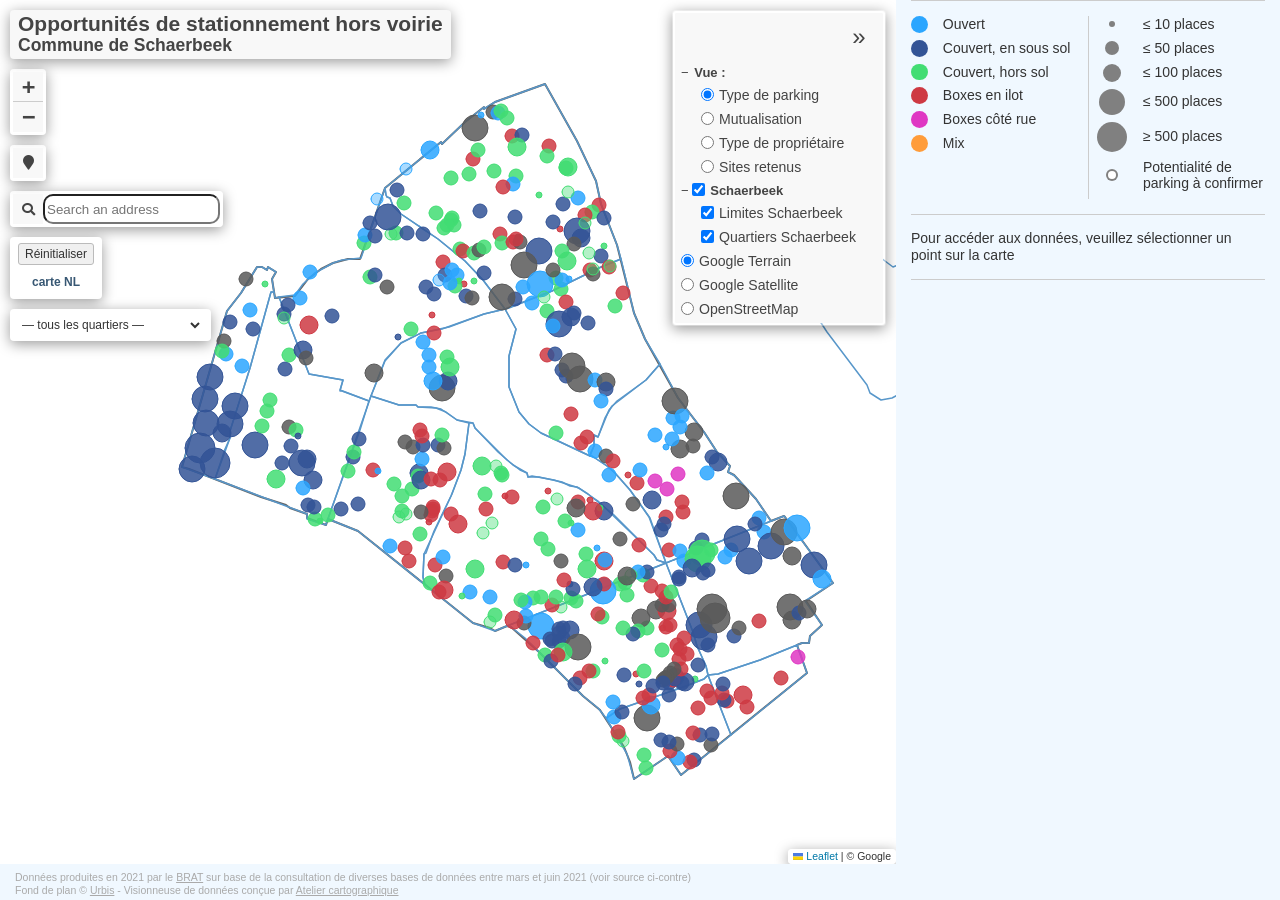
==== indexFR.html @ fc54142b "Initial commit" ====
<!DOCTYPE html>
<!-- saved from url=(0038)http://offstreet.1030.be/index-fr.html -->
<html class="map-view"><head><meta http-equiv="Content-Type" content="text/html; charset=UTF-8"><style>html, body { height: 100%; margin: 0; }
body {transition: opacity ease-in 0.2s; }
body[unresolved] {opacity: 0; display: block; overflow: hidden; position: relative; }
</style>
    
    <title>Parkings hors voirie · Schaerbeek 1030</title>
    <link rel="shortcut icon" href="./css/images/logo1030GeoData.ico" type="image/x-icon">
    <link rel="stylesheet" href="./css/style.css">
    <link rel="stylesheet" href="./css/leaflet.css">
    <link rel="stylesheet" href="./css/L.Control.Layers.Tree.css">
    <link rel="stylesheet" href="./css/L.Control.Locate.min.css">
    <link rel="stylesheet" href="./css/qgis2web.css">
    <link rel="stylesheet" href="./css/fontawesome-all.min.css">
    <link rel="stylesheet" href="./css/leaflet.photon.css">
</head>

<body>

    <div id="map"></div>

    <div id="sidebar" class="the-sidebar">

        <div id="legend_wrapper" class="legend__wrapper"></div>

        <div id="info"></div>
    </div>

    <div id="footer">
        <p>Données produites en 2021 par le <a href="http://www.bratprojects.be/">BRAT</a> sur base de la consultation
            de diverses bases de données entre mars et juin 2021 (voir source ci-contre) </p>

        <p>Fond de plan © <a href="https://cirb.brussels/fr/nos-solutions/urbis-solutions/urbis-data">Urbis</a> -
            Visionneuse de données conçue par <a href="http://atelier-cartographique.be/">Atelier cartographique</a>
        </p>
    </div>

<script>
    window.appLanguage = 'fr';
</script>
<script src="./data/LimitesSchaerbeek_2.js"></script>
<script src="./data/QuartiersSchaerbeek_1.js"></script>
<script src="./data/parking-data.js"></script>
<script src="./js/leaflet.js"></script>
<script src="./js/L.Control.Layers.Tree.min.js"></script>
<script src="./js/L.Control.Locate.min.js"></script>
<script src="./js/leaflet.photon.js"></script>
<script src="./js/map.js"></script>

</body></html>
---- css/style.css ----
/* ═══════════════════════════════════════════════════════
   VARIABLES & COMMON BASE
═══════════════════════════════════════════════════════ */
:root {
  --primary-color: #00537e;
  --secondary-color: #f0f8ff;
  --text-color: #333;
}

*, *::before, *::after { box-sizing: border-box; }

body {
  font-family: 'Calibri', Arial, Helvetica, sans-serif;
  font-size: 1.2rem;
  line-height: 1.2;
  margin: 0;
  padding: 0;
  color: var(--text-color);
  background-color: var(--secondary-color);
}

/* ═══════════════════════════════════════════════════════
   LANDING PAGE  (index.html)
═══════════════════════════════════════════════════════ */
.logo-container img {
  width: 250px;
  height: auto;
  display: block;
  margin: 0 auto 1rem auto;
}

.page-header {
  text-align: center;
  padding: 2rem;
  background-color: #fff;
}

.page-header h1 {
  font-size: 2rem;
  color: var(--primary-color);
}

.introduction {
  font-size: 1.25rem;
  max-width: 700px;
  margin: 0 auto;
  text-align: center;
}

.main-content {
  max-width: 900px;
  margin: 2rem auto;
  padding: 0 1rem;
}

.link-section {
  background-color: #fff;
  border-radius: 8px;
  box-shadow: 0 4px 6px rgba(0, 0, 0, 0.1);
  padding: 2rem;
  margin-bottom: 2rem;
}

.link-section h2 {
  font-size: 2.0rem;
  color: var(--primary-color);
  border-bottom: 2px solid var(--primary-color);
  padding-bottom: 1rem;
}

.link-section h3 {
  font-size: 1.5rem;
  color: var(--primary-color);
  border-bottom: 2px solid var(--primary-color);
  padding-bottom: 1rem;
}

.link-list {
  list-style-type: none;
  padding: 0;
}

.link-list li {
  margin-bottom: 1rem;
}

.link-list a {
  display: block;
  padding: 1rem;
  text-decoration: none;
  color: var(--text-color);
  border: 1px solid #ddd;
  border-radius: 4px;
  transition: transform 0.2s ease, box-shadow 0.2s ease;
}

.link-list a:hover {
  transform: translateY(-2px);
  box-shadow: 0 6px 8px rgba(0, 0, 0, 0.15);
}

.link-title {
  display: block;
  font-size: 1.25rem;
  font-weight: bold;
  color: var(--primary-color);
}

.link-description {
  display: block;
  font-size: 1.2rem;
  color: #666;
  margin-top: 0.5rem;
}

.page-footer {
  text-align: center;
  margin-top: 4rem;
  color: #888;
}

/* ═══════════════════════════════════════════════════════
   SCROLLBARS  (common)
═══════════════════════════════════════════════════════ */
::-webkit-scrollbar { width: 7px; height: 7px; }
::-webkit-scrollbar-track { background: #f9f9f9; }
::-webkit-scrollbar-thumb { background: #cccccc; border-radius: 3px; }
::-webkit-scrollbar-thumb:hover { background: #aaaaaa; }

/* ═══════════════════════════════════════════════════════
   MAP PAGES  (html.map-view — indexFR.html / indexNL.html)
═══════════════════════════════════════════════════════ */
html.map-view,
html.map-view body {
  height: 100%;
  overflow: hidden;
  font-size: 14px;
}

#map {
  position: absolute;
  left: 0;
  top: 0;
  bottom: 36px;
  width: 70%;
}

.the-sidebar {
  position: absolute;
  right: 0;
  top: 0;
  bottom: 36px;
  width: 30%;
  padding: 0 15px;
  overflow-y: hidden;
  display: flex;
  flex-direction: column;
}

.the-sidebar #info {
  overflow-y: auto;
  padding-right: 15px;
  padding-bottom: 15px;
  border-bottom: 1px solid #cccccc;
  scrollbar-width: thin;
  scrollbar-color: #cccccc white;
}
.the-sidebar .legend__wrapper { flex-shrink: 0; }

#footer {
  position: absolute;
  bottom: 0;
  right: 0;
  left: 0;
  height: 36px;
  padding: 7px 15px;
  font-size: 0.75rem;
  color: #aaaaaa;
}
#footer p { margin: 0; }
#footer a { color: inherit; }
#footer a:hover { color: #585858; }

/* ── HEADINGS (sidebar — map pages only) ────────────────────────── */
html.map-view h1,
html.map-view h2,
html.map-view h3 { color: #375773; font-weight: 100; margin: 0; }
html.map-view h1 { font-size: 2rem; }
html.map-view h2 { font-size: 1.4rem; }
html.map-view h3 { font-size: 1.1rem; }

/* Title control h2: match DSD (dark, bold, browser default size) */
.info h2 {
  color: #444444 !important;
  font-weight: bold !important;
  font-size: 1.5em !important;
}

.the-sidebar #info .main-info h2,
.the-sidebar #info .info-group h2 { margin-top: 0; }
.the-sidebar #info .main-info > div,
.the-sidebar #info .info-group > div { margin-left: 30px; }

/* ── SIDEBAR INFO VALUES ───────────────────────────────────────── */
.value { display: flex; }
.value > div {
  border-top: 1px solid #cccccc;
  border-bottom: 0;
  padding: 3px;
  flex: 1;
}
.value .key { font-weight: bold; }
.value:last-child > div { border-bottom: 1px solid #cccccc; }
.value.Remarque { color: grey; font-style: italic; }
.value.Remarque div { border: 0; }
.value.s_autre { display: initial; }
.value.s_autre div { display: inline-block; border: 0; flex-shrink: 1; font-weight: initial; }
.value.s_autre div.key:after { content: ' : '; }

/* ── LEAFLET CONTROLS ───────────────────────────────────────────── */
.leaflet-control-layers-list { min-width: 200px; }

.leaflet-control {
  box-shadow: 0 3px 14px rgba(0,0,0,0.4) !important;
  border-radius: 4px;
}
.leaflet-control-zoom-in,
.leaflet-control-zoom-out,
.leaflet-control-locate a {
  background-color: #f8f8f8 !important;
  border-radius: 0 !important;
  color: #444444 !important;
}
.leaflet-touch .leaflet-control-layers,
.leaflet-touch .leaflet-bar,
.leaflet-control-search {
  border: 3px solid rgba(255,255,255,.4) !important;
}
.leaflet-container .leaflet-control-search { background: none !important; }
.leaflet-control-search .search-button {
  width: 30px !important;
  height: 30px !important;
  font-size: 13px !important;
  text-align: center !important;
  cursor: pointer;
  background-color: #f8f8f8 !important;
  border-radius: 0 !important;
  color: #444444 !important;
}
.leaflet-control-search .search-input { margin: 0 !important; height: 30px !important; }
.search-button.fa.fa-search { display: flex; justify-content: center; align-items: center; }

/* ── QUARTIER FILTER & RESET ───────────────────────────────────── */
.quartier-filter-control {
  background: white;
  padding: 6px 8px;
  border-radius: 4px;
  box-shadow: 0 1px 5px rgba(0,0,0,0.4);
  display: flex;
  flex-direction: column;
  gap: 4px;
}
.quartier-filter-control select {
  font-size: 12px;
  border: none;
  outline: none;
  background: transparent;
  cursor: pointer;
  min-width: 185px;
  padding: 2px 0;
  color: #333;
}
#reinitialiser-btn {
  font-size: 12px;
  padding: 3px 6px;
  border: 1px solid #bbb;
  border-radius: 3px;
  background: #f0f0f0;
  cursor: pointer;
  color: #333;
  width: 100%;
  text-align: center;
}
#reinitialiser-btn:hover { background: #ddd; }

#lang-switch-link {
  display: block;
  font-size: 12px;
  font-weight: bold;
  text-align: center;
  color: #375773 !important;
  text-decoration: none;
  margin-top: 2px;
  padding: 2px 0;
}
#lang-switch-link:hover { text-decoration: underline; }

/* ── LEGEND ────────────────────────────────────────────────────── */
.legend__wrapper { width: 100%; }
.legend__wrapper .legendContent {
  display: flex;
  border-top: 1px solid #cccccc;
  padding-top: 15px;
  margin-bottom: 15px;
  border-bottom: 1px solid #cccccc;
  padding-bottom: 15px;
}
.legend__wrapper .legendContent > div { flex: 1; }
.legend__wrapper .legendContent > div.color {
  border-right: 1px solid #cccccc;
  padding-right: 7.5px;
}
.legend__wrapper .legendContent > div.size { padding-left: 7.5px; }

.legend-element { display: flex; align-items: center; margin-bottom: 7px; }
.legend-element .color {
  flex-shrink: 0;
  display: block;
  margin-right: 15px;
  width: 1.2rem;
  height: 1.2rem;
  border-radius: 1.2rem;
}
.legend-element .size-wrapper {
  flex-shrink: 0;
  width: 32px;
  margin-right: 15px;
  display: flex;
  align-items: center;
  justify-content: center;
}
.legend-element .size-wrapper .size {
  background-color: gray;
  flex-shrink: 0;
  display: block;
  border-radius: 100%;
  margin: auto;
}
.legend-element.unknown .size { position: relative; }
.legend-element.unknown .size:before {
  content: ' ';
  width: 8px;
  height: 8px;
  border-radius: 10px;
  background-color: white;
  position: absolute;
  top: 2px;
  right: 2px;
}
---- css/L.Control.Layers.Tree.css ----
.leaflet-control-layers-toggle.leaflet-layerstree-named-toggle {
    margin: 2px 5px;
    width: auto;
    height: auto;
    background-image: none;
}

.leaflet-control-layers-list{
	font: 13px / 1.7 "Helvetica Neue", Arial, Helvetica, sans-serif;
}

.leaflet-layerstree-node {
}

.leaflet-layerstree-header input{
    margin-left: 0px;
}


.leaflet-layerstree-header {
}

.leaflet-layerstree-header-pointer {
    cursor: pointer;
}

.leaflet-layerstree-header label {
    display: inline-block;
    cursor: pointer;
}

.leaflet-layerstree-header-label {
}

.leaflet-layerstree-header-name {
	padding-left: 2px;
}

.leaflet-layerstree-header-space {
}

.leaflet-layerstree-children {
    padding-left: 20px;
}

.leaflet-layerstree-children-nopad {
    padding-left: 0px;
}

.leaflet-layerstree-closed {
}

.leaflet-layerstree-opened {
}

.leaflet-layerstree-hide {
    display: none;
}

.leaflet-layerstree-nevershow {
    display: none;
}

.leaflet-layerstree-expand-collapse {
    cursor: pointer;
}
---- css/L.Control.Locate.min.css ----
.leaflet-control-locate a{font-size:1.4em;color:#444}.leaflet-control-locate.active a{color:#2074B6}.leaflet-control-locate.active.following a{color:#FC8428}
/*# sourceMappingURL=L.Control.Locate.min.css.map */
---- css/qgis2web.css ----
#map {
            background-color: #ffffff
        }
        html, body, #map {
			overflow: hidden;
        }
        .col9{
			height: 100%!important;
		}
		.col3{
			height: 100%;
			overflow: auto;
		}
        .info {
            padding: 6px 8px;
            font: 14px/16px Arial, Helvetica, sans-serif;
            background-color:#f8f8f8 !important;
            color: #444444 !important;
            box-shadow: 0 0 15px rgba(0,0,0,0.2);
            border-radius: 5px;
        }
        .info h2 {
            margin: 0 0 5px;
        }
        .leaflet-container {
            background: #fff;
            padding-right: 10px;
        }
        .leaflet-popup-scrolled {
            border-bottom: unset!important;
            border-top: unset!important;
        }
        .leaflet-popup-content{
            max-height: 70vh;
            max-width: 70vw;
        }
        .leaflet-popup-content.media{
            width: auto!important;
            height: auto!important;
        }
        .leaflet-popup-content th {
            text-align: left;
            vertical-align: top;
            min-width: 75px;
        }
        .leaflet-popup-content td {
            min-width: 75px;
        }
        .leaflet-popup-content td img {
            max-height: 60vh;
            max-width: 60vw;
        }

        .leaflet-tooltip {
            background: none;
            box-shadow: none;
            border: none;
        }
        .leaflet-tooltip-left:before, .leaflet-tooltip-right:before {
            border: 0px;
        }
        }
        .fa, .leaflet-container, a {
            color: #444444 !important;
        }
        .leaflet-control-zoom-in, .leaflet-control-zoom-out,
        .leaflet-control-locate a,
        .leaflet-touch .leaflet-control-geocoder-icon,
        .leaflet-control-search .search-button,
         .leaflet-control-measure {
            background-color: #f8f8f8 !important;
            border-radius: 0px !important;
            color: #444444 !important;
        }
        .abstract {
            font: bold 18px 'Lucida Console', Monaco, monospace;
            text-indent: 1px;
            background-color: #f8f8f8 !important;
            width: 30px !important;
            color: #444444 !important;
            height: 30px !important;
            text-align: center !important;
            line-height: 30px !important;
        }
        .abstractUncollapsed {
            padding: 6px 8px;
            font: 12px/1.5 "Helvetica Neue", Arial, Helvetica, sans-serif;
            background-color:#f8f8f8 !important;
            color: #444444 !important;
            box-shadow: 0 0 15px rgba(0,0,0,0.2);
            border-radius: 5px;
            max-width: 40%;
        }
        .leaflet-control {
            box-shadow: 0 3px 14px rgba(0, 0, 0, 0.4)!important;
            border-radius: 4px;
        }
        .leaflet-touch .leaflet-control-layers,
        .leaflet-touch .leaflet-bar,
        .leaflet-control-search,
        .leaflet-control-measure {
            border: 3px solid rgba(255,255,255,.4) !important;
        }
        .leaflet-control-attribution a {
            color: #0078A8 !important;
        }
        .leaflet-control-scale-line {
            border: 2px solid #f8f8f8 !important;
            border-top: none !important;
            color: black !important;
        }
        .leaflet-control-search .search-button {
            width: 30px !important;
            height: 30px !important;
            font-size: 13px !important;
            text-align: center !important;
            cursor: pointer;
        }
        .search-button.fa.fa-binoculars{
            display: flex;
            justify-content: center;
            align-items: center;
        }
        .leaflet-control-measure .leaflet-control {
            width: 30px !important;
            height: 30px !important;
        }
        .leaflet-container .leaflet-control-search{
            background: none !important;
        }
        .leaflet-control-search .search-input {
            margin: 0px 0px 0px 0px !important;
            height: 30px !important;
        }
        .leaflet-control-measure {
            background: none!important;
            border-radius: 4px !important;
        }
        .leaflet-control-measure .leaflet-control-measure-interaction {
            background-color: #f8f8f8 !important;
        }
        .leaflet-touch .leaflet-control-measure
        .leaflet-control-measure-toggle,
        .leaflet-touch .leaflet-control-measure
        .leaflet-control-measure-toggle:hover {
            width: 30px !important;
            height: 30px !important;
            border-radius: 0px !important;
            background-color: #f8f8f8 !important;
            color: #444444 !important;
            font-size: 13px;
            line-height: 30px;
            text-align: center;
            text-indent: 0%;
        }
        .leaflet-control-layers {
			padding: 2px;
			display: flex;
			flex-direction: column;
			align-items: flex-end;
            background-color: #f8f8f8 !important;
            color: #444444 !important;

		}
        .leaflet-control-layers-expanded {
			padding-left: 6px;
		}	
        .leaflet-control-layers-expanded .leaflet-control-layers-toggle {
            display: block;
            background-image: none;
			text-decoration: none;
            margin-bottom: 3px;
        }
        .leaflet-control-layers-expanded .leaflet-control-layers-toggle::after {
            content: '»';
            font-size: x-large;
            color: #444444 !important;
            display: flex;
            align-items: center;
            justify-content: center;
            width: 100%;
            height: 100%;
            text-align: center;
        }
        .leaflet-overlay-pane {
            z-index: 550;
        }
        .leaflet-popup-pane {
            z-index: 700;
        }
        #gcd-button-control {
            display: flex;
            justify-content: center;
            align-items: center;
        }
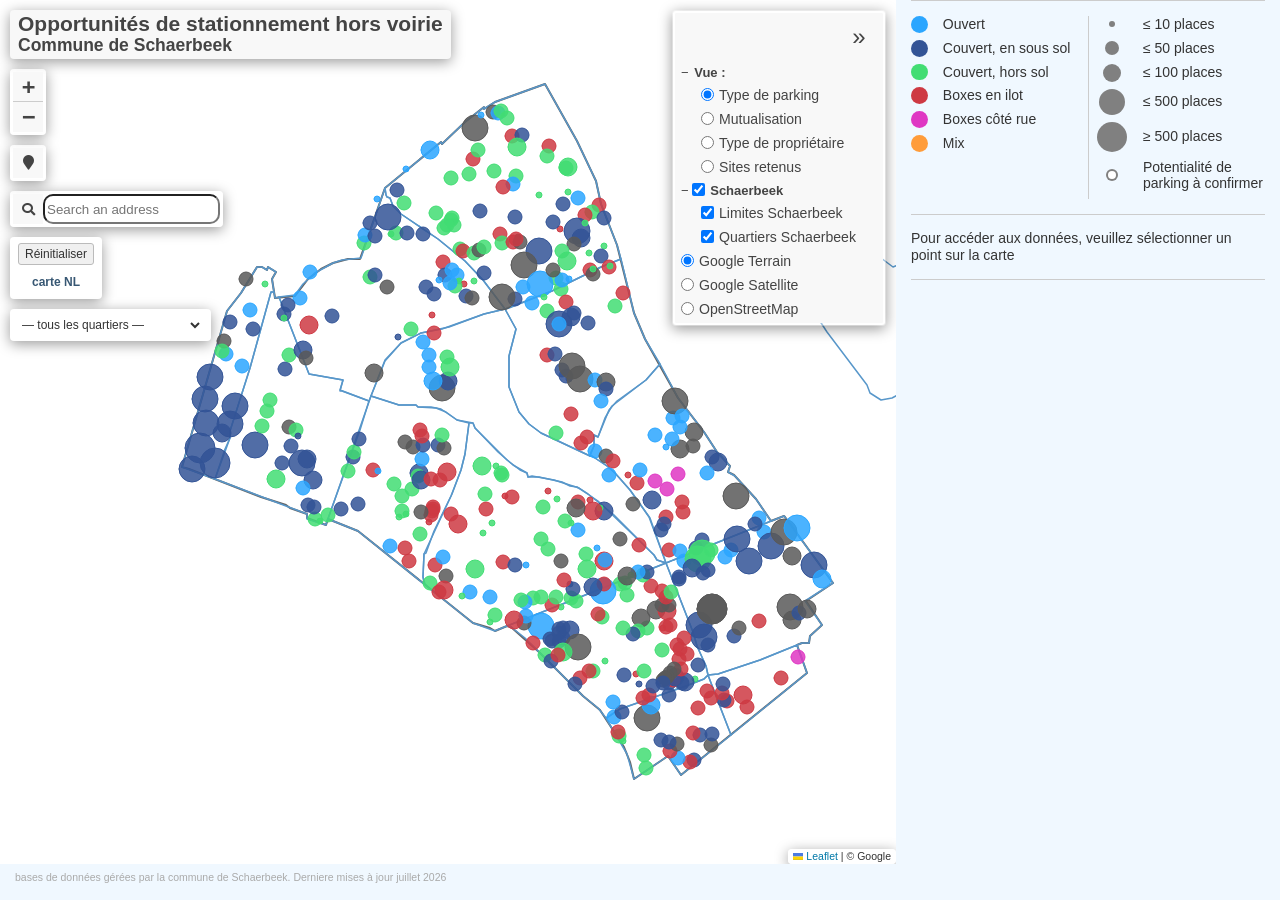
==== commit d7bcf845: "Update indexFR.html" ====
--- a/indexFR.html
+++ b/indexFR.html
@@ -28,11 +28,7 @@
     </div>
 
     <div id="footer">
-        <p>Données produites en 2021 par le <a href="http://www.bratprojects.be/">BRAT</a> sur base de la consultation
-            de diverses bases de données entre mars et juin 2021 (voir source ci-contre) </p>
-
-        <p>Fond de plan © <a href="https://cirb.brussels/fr/nos-solutions/urbis-solutions/urbis-data">Urbis</a> -
-            Visionneuse de données conçue par <a href="http://atelier-cartographique.be/">Atelier cartographique</a>
+        <p>bases de données gérées par la commune de Schaerbeek. Derniere mises à jour juillet 2026</p>
         </p>
     </div>
 
@@ -48,4 +44,4 @@
 <script src="./js/leaflet.photon.js"></script>
 <script src="./js/map.js"></script>
 
-</body></html>+</body></html>
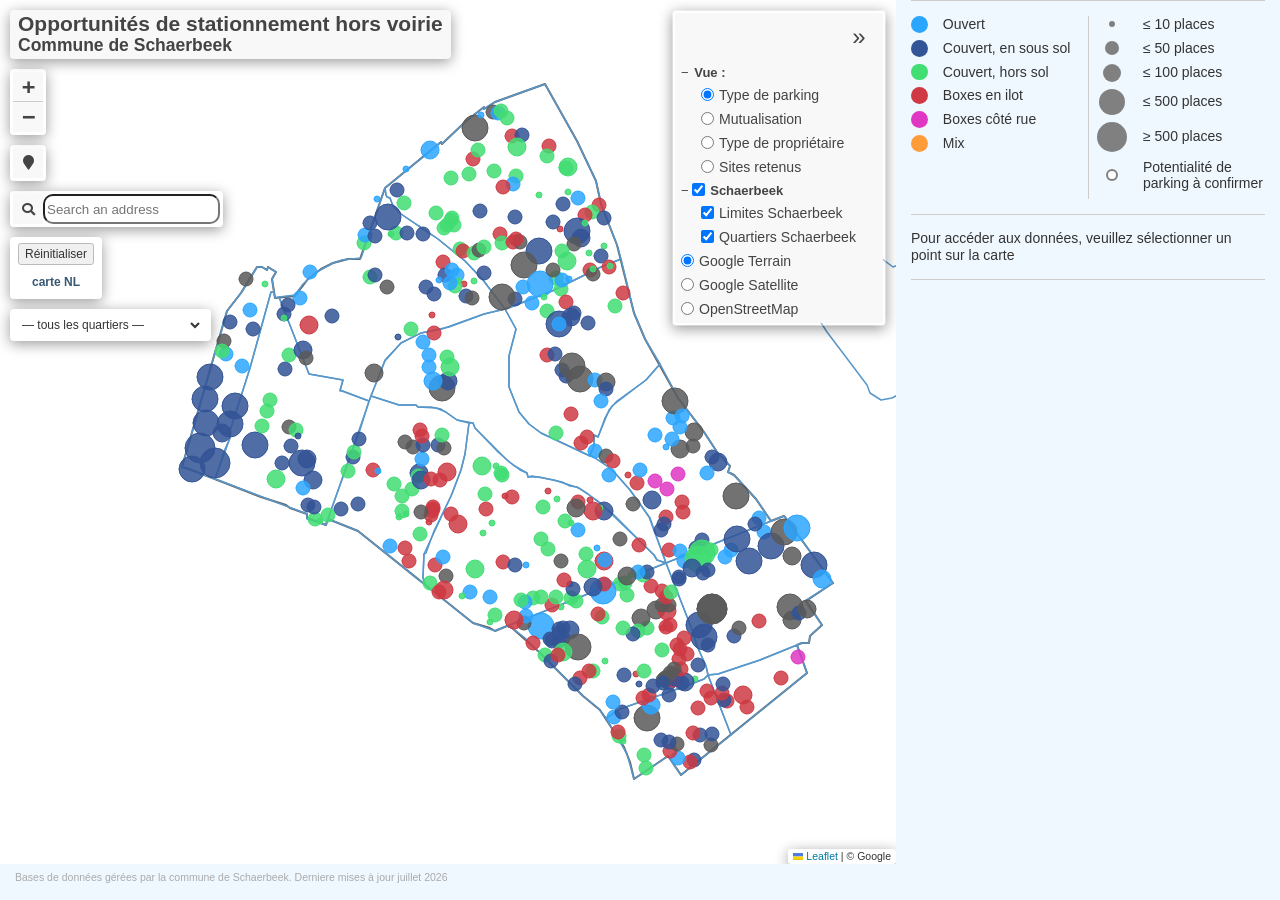
==== commit 36c17356: "Fix capitalization in footer text" ====
--- a/indexFR.html
+++ b/indexFR.html
@@ -28,7 +28,7 @@
     </div>
 
     <div id="footer">
-        <p>bases de données gérées par la commune de Schaerbeek. Derniere mises à jour juillet 2026</p>
+        <p>Bases de données gérées par la commune de Schaerbeek. Derniere mises à jour juillet 2026</p>
         </p>
     </div>
 
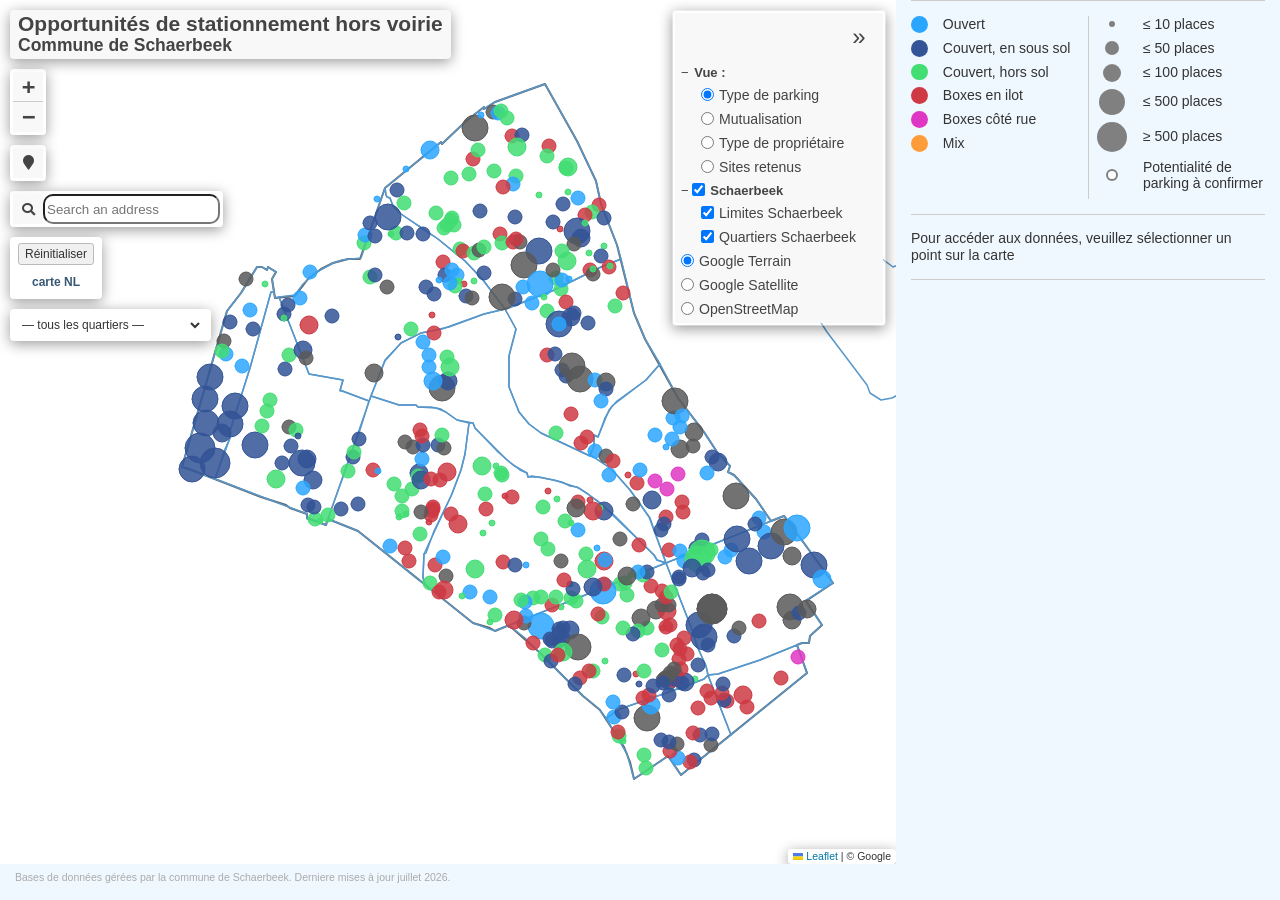
==== commit b75351ca: "Add files via upload" ====
--- a/indexFR.html
+++ b/indexFR.html
@@ -28,8 +28,7 @@
     </div>
 
     <div id="footer">
-        <p>Bases de données gérées par la commune de Schaerbeek. Derniere mises à jour juillet 2026</p>
-        </p>
+        <p>Bases de données gérées par la commune de Schaerbeek. Derniere mises à jour juillet 2026.</p>
     </div>
 
 <script>
@@ -44,4 +43,4 @@
 <script src="./js/leaflet.photon.js"></script>
 <script src="./js/map.js"></script>
 
-</body></html>
+</body></html>
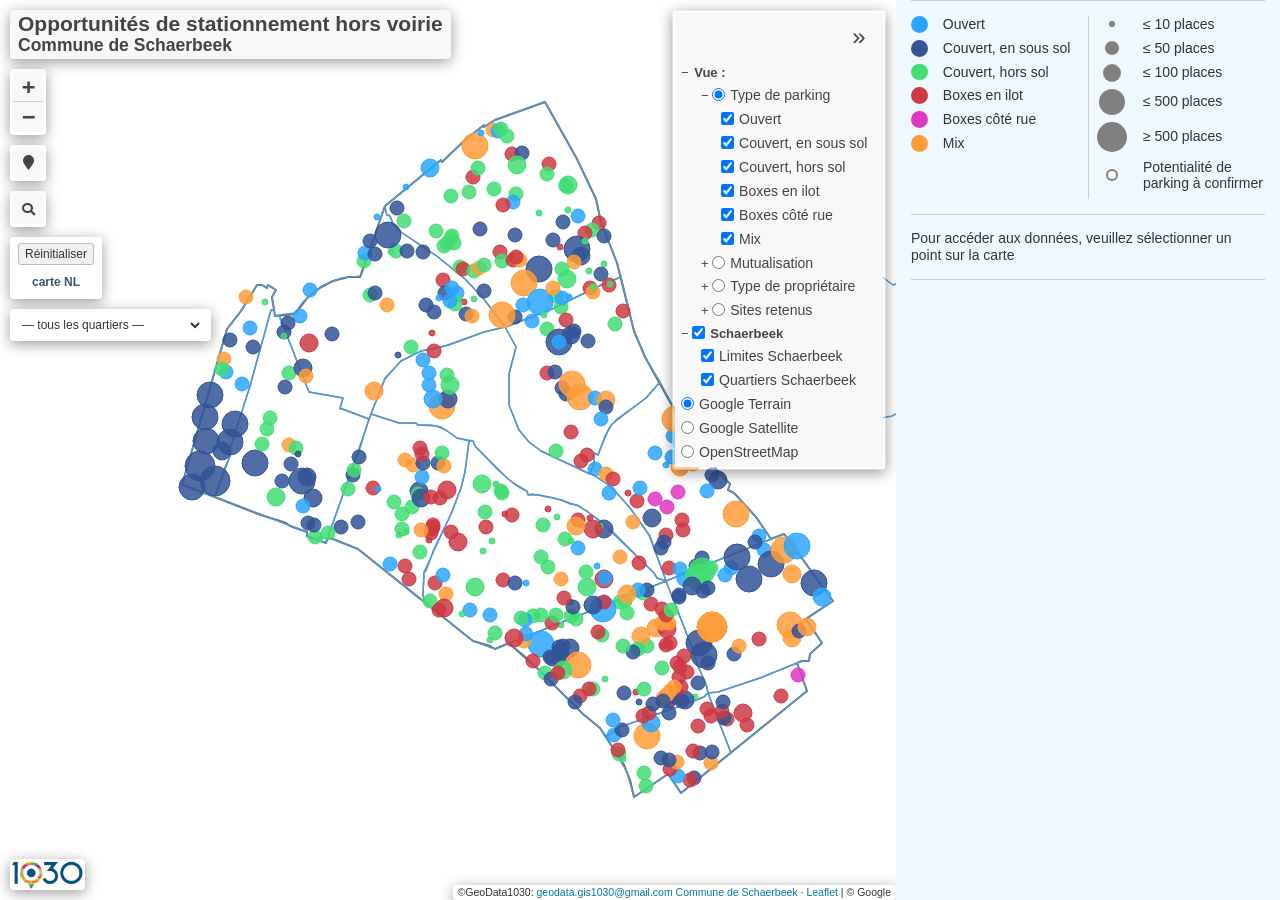
==== commit c11d93e4: "Update and bug fixes 20260710" ====
--- a/indexFR.html
+++ b/indexFR.html
@@ -1,10 +1,28 @@
 <!DOCTYPE html>
 <!-- saved from url=(0038)http://offstreet.1030.be/index-fr.html -->
-<html class="map-view"><head><meta http-equiv="Content-Type" content="text/html; charset=UTF-8"><style>html, body { height: 100%; margin: 0; }
-body {transition: opacity ease-in 0.2s; }
-body[unresolved] {opacity: 0; display: block; overflow: hidden; position: relative; }
-</style>
-    
+<html class="map-view">
+
+<head>
+    <meta http-equiv="Content-Type" content="text/html; charset=UTF-8">
+    <style>
+        html,
+        body {
+            height: 100%;
+            margin: 0;
+        }
+
+        body {
+            transition: opacity ease-in 0.2s;
+        }
+
+        body[unresolved] {
+            opacity: 0;
+            display: block;
+            overflow: hidden;
+            position: relative;
+        }
+    </style>
+
     <title>Parkings hors voirie · Schaerbeek 1030</title>
     <link rel="shortcut icon" href="./css/images/logo1030GeoData.ico" type="image/x-icon">
     <link rel="stylesheet" href="./css/style.css">
@@ -27,20 +45,18 @@
         <div id="info"></div>
     </div>
 
-    <div id="footer">
-        <p>Bases de données gérées par la commune de Schaerbeek. Derniere mises à jour juillet 2026.</p>
-    </div>
+    <script>
+        window.appLanguage = 'fr';
+    </script>
+    <script src="./data/LimitesSchaerbeek_2.js"></script>
+    <script src="./data/QuartiersSchaerbeek_1.js"></script>
+    <script src="./data/parking-data.js"></script>
+    <script src="./js/leaflet.js"></script>
+    <script src="./js/L.Control.Layers.Tree.min.js"></script>
+    <script src="./js/L.Control.Locate.min.js"></script>
+    <script src="./js/leaflet.photon.js"></script>
+    <script src="./js/map.js"></script>
 
-<script>
-    window.appLanguage = 'fr';
-</script>
-<script src="./data/LimitesSchaerbeek_2.js"></script>
-<script src="./data/QuartiersSchaerbeek_1.js"></script>
-<script src="./data/parking-data.js"></script>
-<script src="./js/leaflet.js"></script>
-<script src="./js/L.Control.Layers.Tree.min.js"></script>
-<script src="./js/L.Control.Locate.min.js"></script>
-<script src="./js/leaflet.photon.js"></script>
-<script src="./js/map.js"></script>
+</body>
 
-</body></html>+</html>
--- a/css/style.css
+++ b/css/style.css
@@ -141,7 +141,7 @@
   position: absolute;
   left: 0;
   top: 0;
-  bottom: 36px;
+  bottom: 0;
   width: 70%;
 }
 
@@ -149,7 +149,7 @@
   position: absolute;
   right: 0;
   top: 0;
-  bottom: 36px;
+  bottom: 0;
   width: 30%;
   padding: 0 15px;
   overflow-y: hidden;
@@ -166,20 +166,6 @@
   scrollbar-color: #cccccc white;
 }
 .the-sidebar .legend__wrapper { flex-shrink: 0; }
-
-#footer {
-  position: absolute;
-  bottom: 0;
-  right: 0;
-  left: 0;
-  height: 36px;
-  padding: 7px 15px;
-  font-size: 0.75rem;
-  color: #aaaaaa;
-}
-#footer p { margin: 0; }
-#footer a { color: inherit; }
-#footer a:hover { color: #585858; }
 
 /* ── HEADINGS (sidebar — map pages only) ────────────────────────── */
 html.map-view h1,
